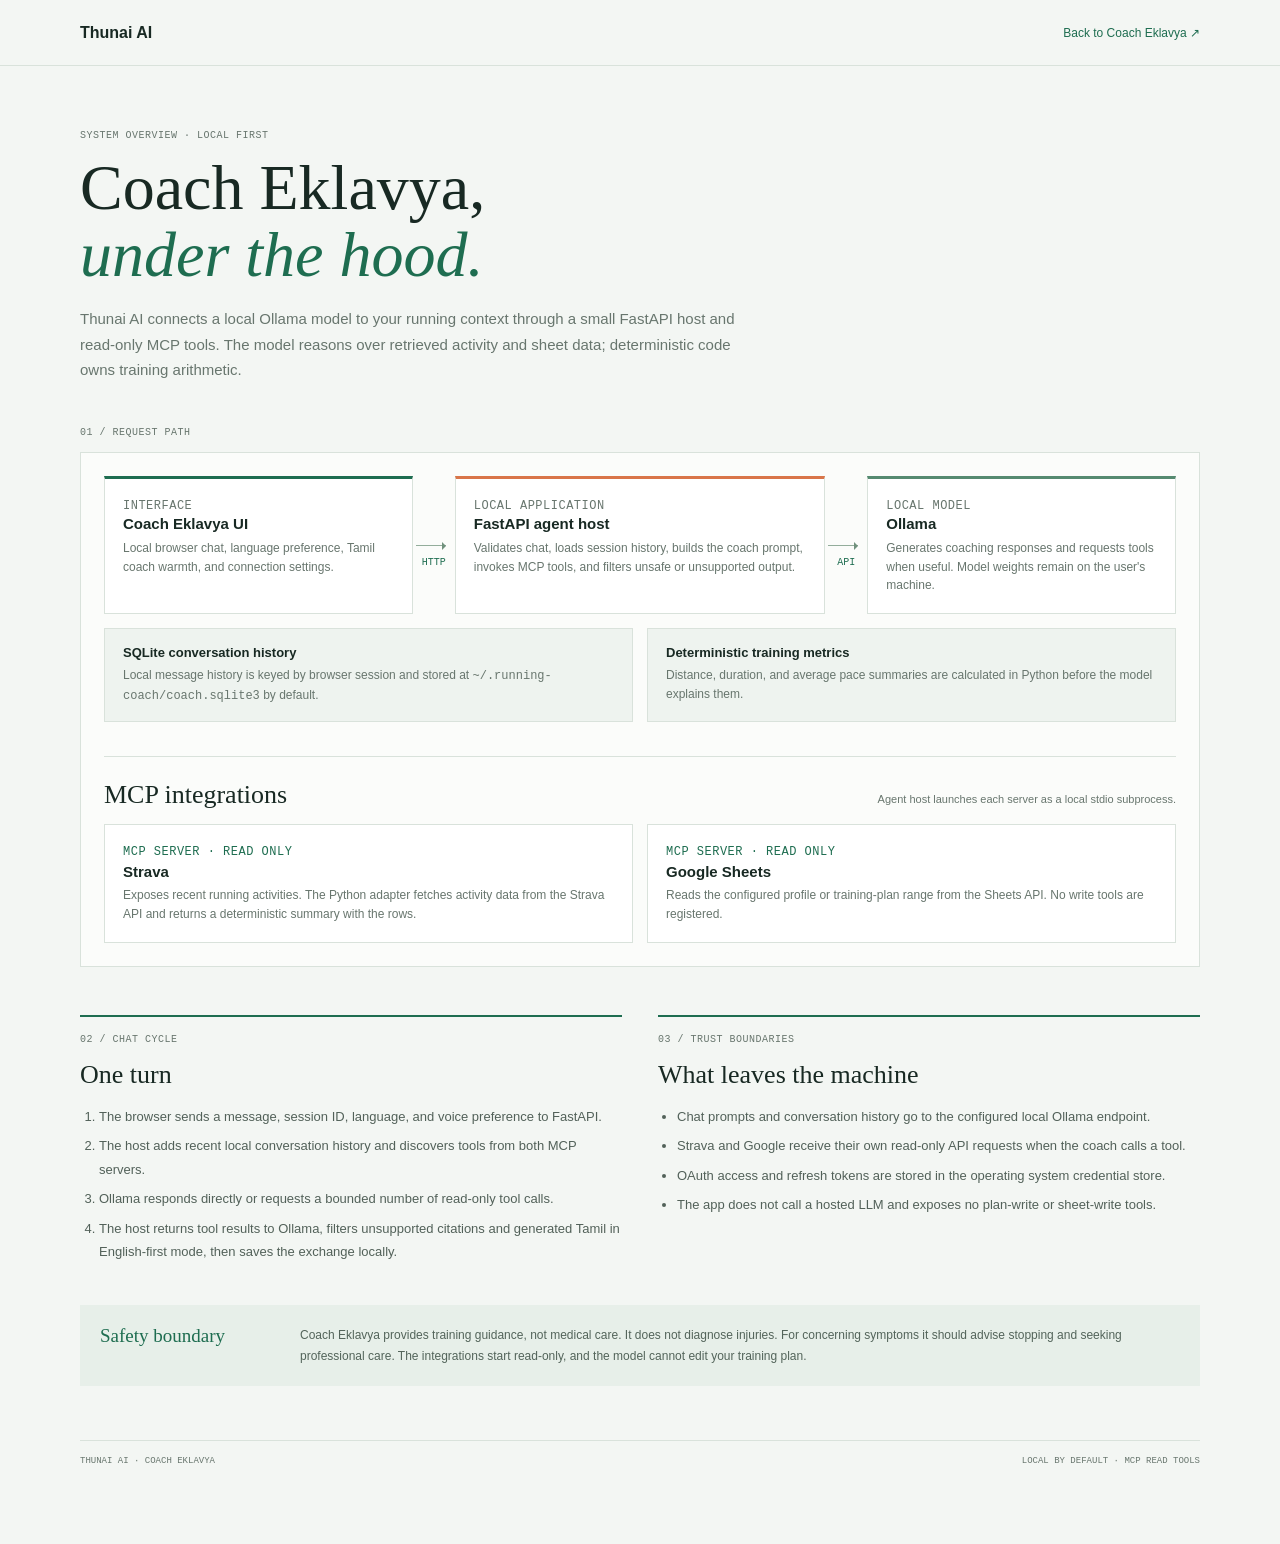
==== docs/architecture.html @ 473d85ee "Build Thunai AI running coach" ====
<!doctype html>
<html lang="en">
  <head>
    <meta charset="UTF-8" />
    <meta name="viewport" content="width=device-width, initial-scale=1" />
    <meta name="theme-color" content="#f3f6f3" />
    <title>Architecture · Thunai AI</title>
    <style>
      :root {
        color-scheme: light;
        --paper: #f3f6f3;
        --panel: #fbfcfa;
        --ink: #182923;
        --muted: #68766e;
        --line: #d9e2db;
        --green: #1e6d50;
        --green-pale: #e4efe7;
        --orange: #d97549;
        --mono: "SF Mono", Menlo, monospace;
        --sans: "Avenir Next", Avenir, sans-serif;
        --serif: "Iowan Old Style", Palatino, Georgia, serif;
      }
      * { box-sizing: border-box; }
      body { margin: 0; color: var(--ink); background: var(--paper); font-family: var(--sans); }
      a { color: var(--green); }
      .topbar { height: 66px; display: flex; align-items: center; justify-content: space-between; padding: 0 max(24px, calc((100vw - 1120px) / 2)); border-bottom: 1px solid var(--line); }
      .brand { color: var(--ink); font-weight: 700; text-decoration: none; }
      .back-link { font-size: 12px; text-decoration: none; }
      main { width: min(1120px, calc(100% - 48px)); margin: 64px auto 80px; }
      .eyebrow, .node-type, .section-kicker { color: var(--muted); font: 10px var(--mono); letter-spacing: .5px; }
      .eyebrow { margin: 0 0 14px; }
      h1 { max-width: 720px; margin: 0; font: 500 clamp(38px, 6vw, 64px)/1.04 var(--serif); letter-spacing: 0; }
      h1 em { color: var(--green); font-weight: 500; }
      .intro { max-width: 660px; margin: 18px 0 44px; color: var(--muted); font-size: 15px; line-height: 1.7; }
      .section-kicker { margin: 0 0 14px; }
      .diagram { padding: 23px; border: 1px solid var(--line); background: var(--panel); }
      .flow { display: grid; grid-template-columns: minmax(0, 1fr) 42px minmax(0, 1.2fr) 42px minmax(0, 1fr); align-items: stretch; }
      .node { min-width: 0; padding: 18px; border: 1px solid var(--line); background: #fff; }
      .node.browser { border-top: 3px solid var(--green); }
      .node.agent { border-top: 3px solid var(--orange); }
      .node.model { border-top: 3px solid #558a70; }
      .node-type { margin: 0 0 9px; }
      .node h3 { margin: 0 0 7px; font-size: 15px; }
      .node p { margin: 0; color: var(--muted); font-size: 12px; line-height: 1.55; }
      .connector { position: relative; display: grid; align-items: center; justify-items: center; color: var(--green); font: 10px var(--mono); }
      .connector::before { content: ""; position: absolute; left: 3px; right: 9px; top: 50%; border-top: 1px solid #93ad9b; }
      .connector::after { content: ""; position: absolute; right: 5px; top: calc(50% - 3px); border: 4px solid transparent; border-left-color: #71917d; }
      .connector span { z-index: 1; margin-top: 35px; padding: 3px; background: var(--panel); }
      .data-row { display: grid; grid-template-columns: 1fr 1fr; gap: 14px; margin-top: 14px; }
      .data-node { padding: 16px 18px; border: 1px solid var(--line); background: #eef3ef; }
      .data-node h3 { margin: 0 0 6px; font-size: 13px; }
      .data-node p { margin: 0; color: var(--muted); font-size: 12px; line-height: 1.55; }
      .mcp-zone { margin-top: 34px; padding-top: 22px; border-top: 1px solid var(--line); }
      .mcp-head { display: flex; align-items: baseline; justify-content: space-between; gap: 16px; margin-bottom: 14px; }
      .mcp-head h2, .content-section h2 { margin: 0; font: 500 26px/1.2 var(--serif); letter-spacing: 0; }
      .mcp-head p { margin: 0; color: var(--muted); font-size: 11px; }
      .mcp-grid { display: grid; grid-template-columns: repeat(2, minmax(0, 1fr)); gap: 14px; }
      .mcp-card { padding: 18px; border: 1px solid var(--line); background: #fff; }
      .mcp-card .node-type { color: var(--green); }
      .mcp-card h3 { margin: 0 0 6px; font-size: 15px; }
      .mcp-card p { margin: 0; color: var(--muted); font-size: 12px; line-height: 1.6; }
      .mcp-card strong { color: var(--ink); }
      .content-grid { display: grid; grid-template-columns: 1fr 1fr; gap: 36px; margin-top: 48px; }
      .content-section { padding-top: 17px; border-top: 2px solid var(--green); }
      .content-section h2 { margin-bottom: 15px; }
      .content-section ol, .content-section ul { margin: 0; padding-left: 19px; color: #526159; font-size: 13px; line-height: 1.8; }
      .content-section li + li { margin-top: 6px; }
      .privacy-band { display: grid; grid-template-columns: 180px 1fr; gap: 20px; margin-top: 42px; padding: 20px; background: #e7efe9; }
      .privacy-band h2 { margin: 0; color: var(--green); font: 500 19px var(--serif); }
      .privacy-band p { margin: 0; color: #53645a; font-size: 12px; line-height: 1.7; }
      footer { display: flex; justify-content: space-between; gap: 16px; margin-top: 54px; padding-top: 15px; border-top: 1px solid var(--line); color: var(--muted); font: 9px var(--mono); }
      @media (max-width: 760px) {
        .topbar { height: 58px; padding: 0 18px; }
        main { width: calc(100% - 34px); margin: 38px auto 54px; }
        .intro { margin-bottom: 30px; }
        .diagram { padding: 13px; }
        .flow { grid-template-columns: 1fr; gap: 0; }
        .connector { min-height: 38px; }
        .connector::before { top: 0; bottom: 9px; left: 50%; right: auto; border-top: 0; border-left: 1px solid #93ad9b; }
        .connector::after { right: auto; top: auto; bottom: 4px; left: calc(50% - 3px); border: 4px solid transparent; border-top-color: #71917d; }
        .connector span { margin: 0 0 0 95px; padding: 3px 6px; }
        .data-row, .mcp-grid, .content-grid { grid-template-columns: 1fr; }
        .mcp-head { display: block; }.mcp-head p { margin-top: 7px; }
        .privacy-band { grid-template-columns: 1fr; gap: 8px; }
        footer { flex-direction: column; }
      }
    </style>
  </head>
  <body>
    <header class="topbar">
      <a class="brand" href="/">Thunai AI</a>
      <a class="back-link" href="/">Back to Coach Eklavya ↗</a>
    </header>
    <main>
      <p class="eyebrow">SYSTEM OVERVIEW · LOCAL FIRST</p>
      <h1>Coach Eklavya,<br /><em>under the hood.</em></h1>
      <p class="intro">Thunai AI connects a local Ollama model to your running context through a small FastAPI host and read-only MCP tools. The model reasons over retrieved activity and sheet data; deterministic code owns training arithmetic.</p>

      <section aria-labelledby="runtime-title">
        <p class="section-kicker" id="runtime-title">01 / REQUEST PATH</p>
        <div class="diagram">
          <div class="flow">
            <article class="node browser">
              <p class="node-type">INTERFACE</p>
              <h3>Coach Eklavya UI</h3>
              <p>Local browser chat, language preference, Tamil coach warmth, and connection settings.</p>
            </article>
            <div class="connector" aria-label="HTTP request"><span>HTTP</span></div>
            <article class="node agent">
              <p class="node-type">LOCAL APPLICATION</p>
              <h3>FastAPI agent host</h3>
              <p>Validates chat, loads session history, builds the coach prompt, invokes MCP tools, and filters unsafe or unsupported output.</p>
            </article>
            <div class="connector" aria-label="Local Ollama API"><span>API</span></div>
            <article class="node model">
              <p class="node-type">LOCAL MODEL</p>
              <h3>Ollama</h3>
              <p>Generates coaching responses and requests tools when useful. Model weights remain on the user's machine.</p>
            </article>
          </div>
          <div class="data-row">
            <article class="data-node">
              <h3>SQLite conversation history</h3>
              <p>Local message history is keyed by browser session and stored at <code>~/.running-coach/coach.sqlite3</code> by default.</p>
            </article>
            <article class="data-node">
              <h3>Deterministic training metrics</h3>
              <p>Distance, duration, and average pace summaries are calculated in Python before the model explains them.</p>
            </article>
          </div>

          <div class="mcp-zone">
            <div class="mcp-head">
              <h2>MCP integrations</h2>
              <p>Agent host launches each server as a local stdio subprocess.</p>
            </div>
            <div class="mcp-grid">
              <article class="mcp-card">
                <p class="node-type">MCP SERVER · READ ONLY</p>
                <h3>Strava</h3>
                <p>Exposes recent running activities. The Python adapter fetches activity data from the Strava API and returns a deterministic summary with the rows.</p>
              </article>
              <article class="mcp-card">
                <p class="node-type">MCP SERVER · READ ONLY</p>
                <h3>Google Sheets</h3>
                <p>Reads the configured profile or training-plan range from the Sheets API. No write tools are registered.</p>
              </article>
            </div>
          </div>
        </div>
      </section>

      <div class="content-grid">
        <section class="content-section">
          <p class="section-kicker">02 / CHAT CYCLE</p>
          <h2>One turn</h2>
          <ol>
            <li>The browser sends a message, session ID, language, and voice preference to FastAPI.</li>
            <li>The host adds recent local conversation history and discovers tools from both MCP servers.</li>
            <li>Ollama responds directly or requests a bounded number of read-only tool calls.</li>
            <li>The host returns tool results to Ollama, filters unsupported citations and generated Tamil in English-first mode, then saves the exchange locally.</li>
          </ol>
        </section>
        <section class="content-section">
          <p class="section-kicker">03 / TRUST BOUNDARIES</p>
          <h2>What leaves the machine</h2>
          <ul>
            <li>Chat prompts and conversation history go to the configured local Ollama endpoint.</li>
            <li>Strava and Google receive their own read-only API requests when the coach calls a tool.</li>
            <li>OAuth access and refresh tokens are stored in the operating system credential store.</li>
            <li>The app does not call a hosted LLM and exposes no plan-write or sheet-write tools.</li>
          </ul>
        </section>
      </div>

      <aside class="privacy-band">
        <h2>Safety boundary</h2>
        <p>Coach Eklavya provides training guidance, not medical care. It does not diagnose injuries. For concerning symptoms it should advise stopping and seeking professional care. The integrations start read-only, and the model cannot edit your training plan.</p>
      </aside>

      <footer><span>THUNAI AI · COACH EKLAVYA</span><span>LOCAL BY DEFAULT · MCP READ TOOLS</span></footer>
    </main>
  </body>
</html>
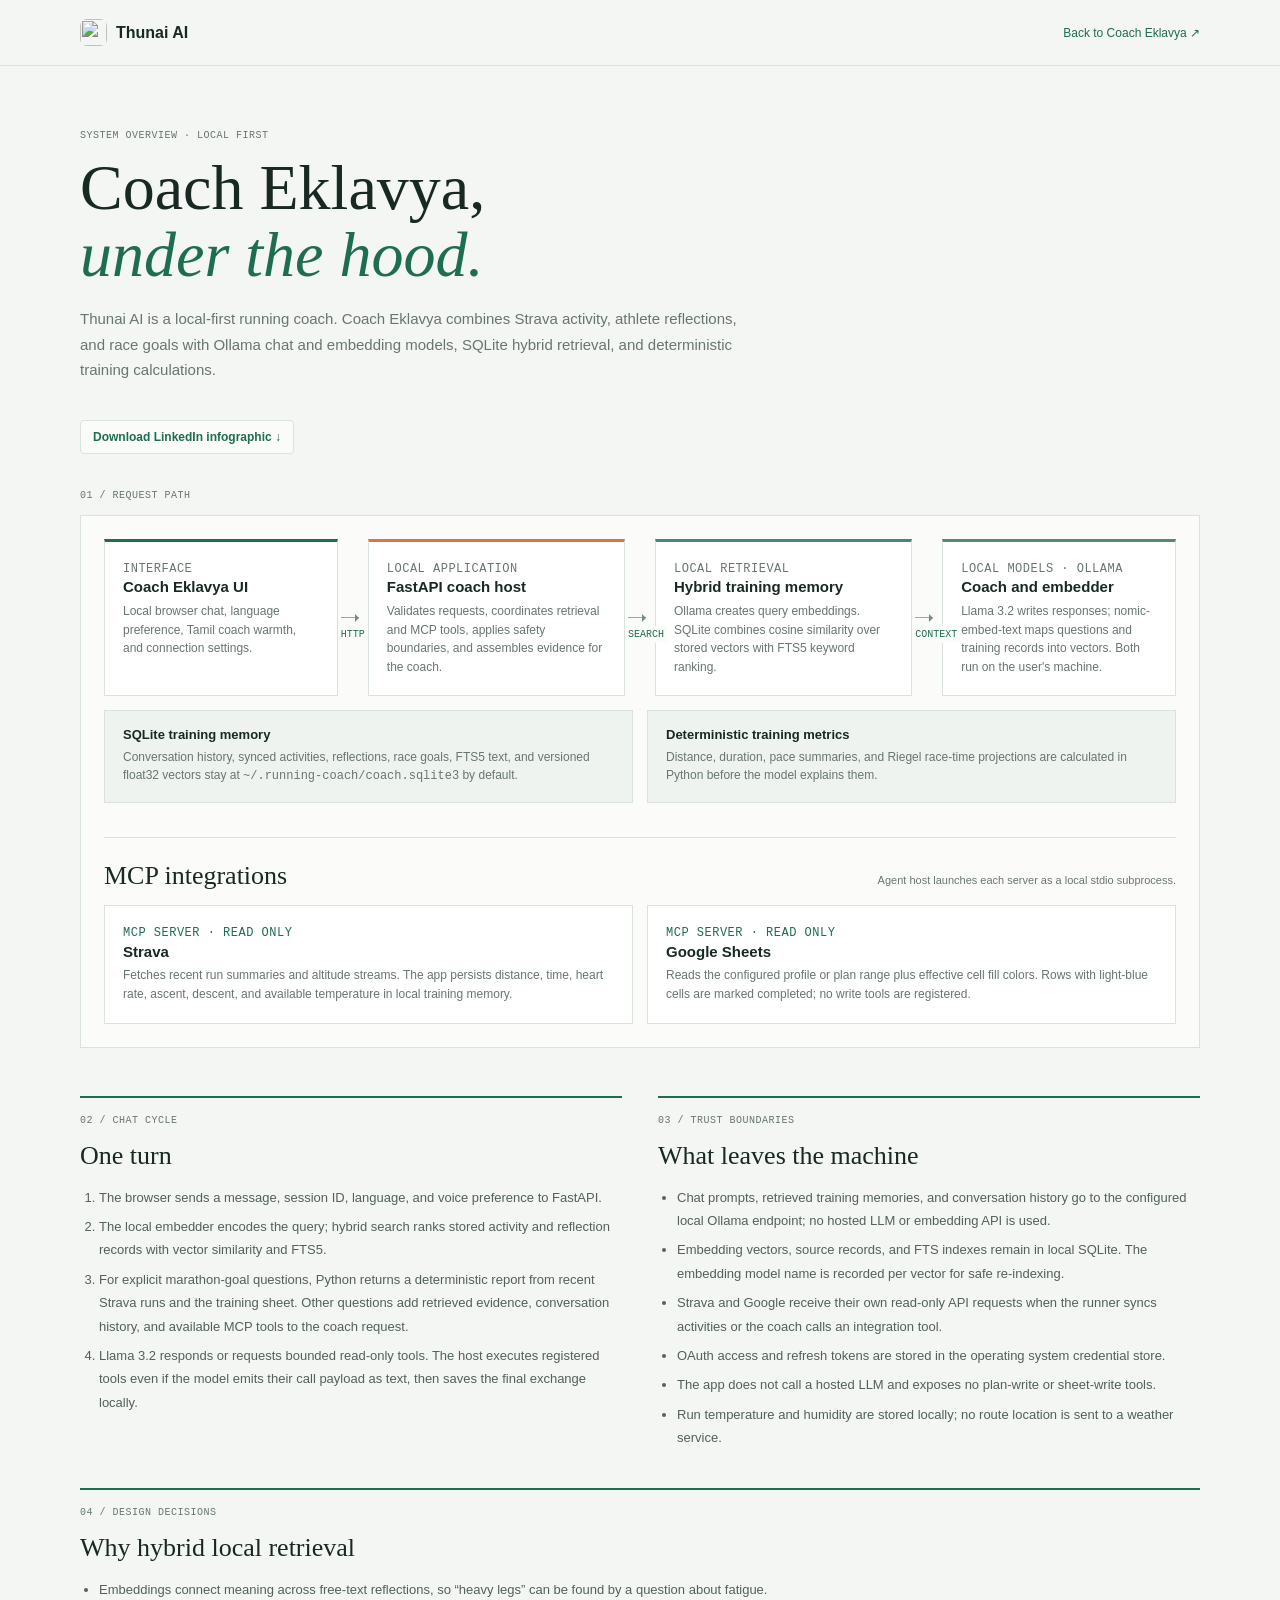
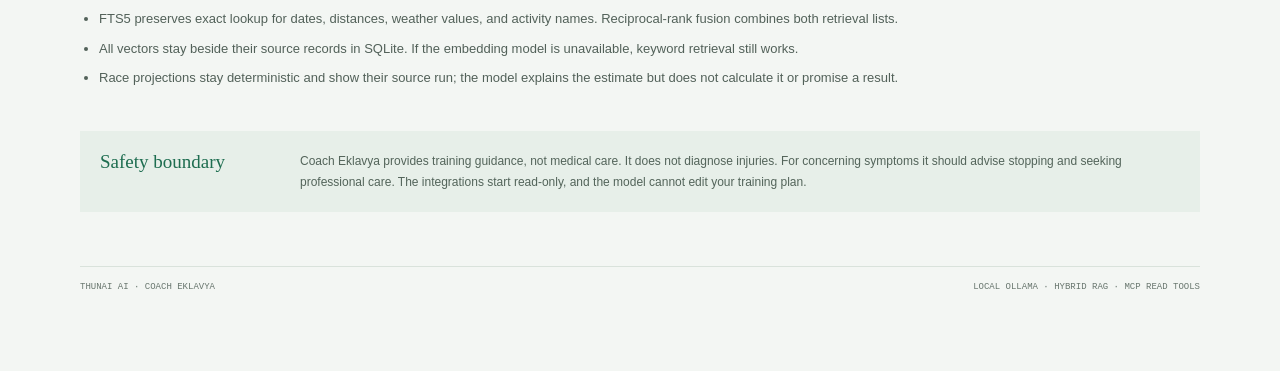
==== commit d882b63d: "Add local RAG, training analysis, and brand assets" ====
--- a/docs/architecture.html
+++ b/docs/architecture.html
@@ -4,6 +4,14 @@
     <meta charset="UTF-8" />
     <meta name="viewport" content="width=device-width, initial-scale=1" />
     <meta name="theme-color" content="#f3f6f3" />
+    <meta name="description" content="Architecture of Thunai AI Coach Eklavya: a local Ollama running coach with Strava, Google Sheets, hybrid RAG, deterministic training metrics, and race projections." />
+    <meta property="og:type" content="website" />
+    <meta property="og:title" content="Thunai AI · Coach Eklavya Architecture" />
+    <meta property="og:description" content="A local-first running coach architecture: Ollama embeddings, SQLite hybrid retrieval, read-only MCP integrations, and deterministic race-goal projections." />
+    <meta property="og:image" content="/architecture/linkedin.png" />
+    <meta property="og:image:width" content="1200" />
+    <meta property="og:image:height" content="1500" />
+    <link rel="icon" type="image/png" href="/static/thunai-ai-icon.png" />
     <title>Architecture · Thunai AI</title>
     <style>
       :root {
@@ -24,7 +32,8 @@
       body { margin: 0; color: var(--ink); background: var(--paper); font-family: var(--sans); }
       a { color: var(--green); }
       .topbar { height: 66px; display: flex; align-items: center; justify-content: space-between; padding: 0 max(24px, calc((100vw - 1120px) / 2)); border-bottom: 1px solid var(--line); }
-      .brand { color: var(--ink); font-weight: 700; text-decoration: none; }
+      .brand { display: inline-flex; align-items: center; gap: 9px; color: var(--ink); font-weight: 700; text-decoration: none; }
+      .brand img { width: 27px; height: 27px; border-radius: 7px; }
       .back-link { font-size: 12px; text-decoration: none; }
       main { width: min(1120px, calc(100% - 48px)); margin: 64px auto 80px; }
       .eyebrow, .node-type, .section-kicker { color: var(--muted); font: 10px var(--mono); letter-spacing: .5px; }
@@ -32,13 +41,16 @@
       h1 { max-width: 720px; margin: 0; font: 500 clamp(38px, 6vw, 64px)/1.04 var(--serif); letter-spacing: 0; }
       h1 em { color: var(--green); font-weight: 500; }
       .intro { max-width: 660px; margin: 18px 0 44px; color: var(--muted); font-size: 15px; line-height: 1.7; }
+      .download-link { display: inline-flex; margin: -25px 0 36px; padding: 9px 12px; border: 1px solid var(--line); border-radius: 4px; color: var(--green); background: var(--panel); font-size: 12px; font-weight: 600; text-decoration: none; }
+      .download-link:hover { background: var(--green-pale); }
       .section-kicker { margin: 0 0 14px; }
       .diagram { padding: 23px; border: 1px solid var(--line); background: var(--panel); }
-      .flow { display: grid; grid-template-columns: minmax(0, 1fr) 42px minmax(0, 1.2fr) 42px minmax(0, 1fr); align-items: stretch; }
+      .flow { display: grid; grid-template-columns: minmax(0, 1fr) 30px minmax(0, 1.1fr) 30px minmax(0, 1.1fr) 30px minmax(0, 1fr); align-items: stretch; }
       .node { min-width: 0; padding: 18px; border: 1px solid var(--line); background: #fff; }
       .node.browser { border-top: 3px solid var(--green); }
       .node.agent { border-top: 3px solid var(--orange); }
       .node.model { border-top: 3px solid #558a70; }
+      .node.memory { border-top: 3px solid #4b8188; }
       .node-type { margin: 0 0 9px; }
       .node h3 { margin: 0 0 7px; font-size: 15px; }
       .node p { margin: 0; color: var(--muted); font-size: 12px; line-height: 1.55; }
@@ -62,6 +74,7 @@
       .mcp-card strong { color: var(--ink); }
       .content-grid { display: grid; grid-template-columns: 1fr 1fr; gap: 36px; margin-top: 48px; }
       .content-section { padding-top: 17px; border-top: 2px solid var(--green); }
+      .decision-section { margin-top: 38px; }
       .content-section h2 { margin-bottom: 15px; }
       .content-section ol, .content-section ul { margin: 0; padding-left: 19px; color: #526159; font-size: 13px; line-height: 1.8; }
       .content-section li + li { margin-top: 6px; }
@@ -88,13 +101,14 @@
   </head>
   <body>
     <header class="topbar">
-      <a class="brand" href="/">Thunai AI</a>
+      <a class="brand" href="/"><img src="/static/thunai-ai-icon.png" alt="" />Thunai AI</a>
       <a class="back-link" href="/">Back to Coach Eklavya ↗</a>
     </header>
     <main>
       <p class="eyebrow">SYSTEM OVERVIEW · LOCAL FIRST</p>
       <h1>Coach Eklavya,<br /><em>under the hood.</em></h1>
-      <p class="intro">Thunai AI connects a local Ollama model to your running context through a small FastAPI host and read-only MCP tools. The model reasons over retrieved activity and sheet data; deterministic code owns training arithmetic.</p>
+      <p class="intro">Thunai AI is a local-first running coach. Coach Eklavya combines Strava activity, athlete reflections, and race goals with Ollama chat and embedding models, SQLite hybrid retrieval, and deterministic training calculations.</p>
+      <a class="download-link" href="/architecture/linkedin.png" download>Download LinkedIn infographic ↓</a>
 
       <section aria-labelledby="runtime-title">
         <p class="section-kicker" id="runtime-title">01 / REQUEST PATH</p>
@@ -108,24 +122,30 @@
             <div class="connector" aria-label="HTTP request"><span>HTTP</span></div>
             <article class="node agent">
               <p class="node-type">LOCAL APPLICATION</p>
-              <h3>FastAPI agent host</h3>
-              <p>Validates chat, loads session history, builds the coach prompt, invokes MCP tools, and filters unsafe or unsupported output.</p>
-            </article>
-            <div class="connector" aria-label="Local Ollama API"><span>API</span></div>
+              <h3>FastAPI coach host</h3>
+              <p>Validates requests, coordinates retrieval and MCP tools, applies safety boundaries, and assembles evidence for the coach.</p>
+            </article>
+            <div class="connector" aria-label="Embedding and retrieval"><span>SEARCH</span></div>
+            <article class="node memory">
+              <p class="node-type">LOCAL RETRIEVAL</p>
+              <h3>Hybrid training memory</h3>
+              <p>Ollama creates query embeddings. SQLite combines cosine similarity over stored vectors with FTS5 keyword ranking.</p>
+            </article>
+            <div class="connector" aria-label="Retrieved context"><span>CONTEXT</span></div>
             <article class="node model">
-              <p class="node-type">LOCAL MODEL</p>
-              <h3>Ollama</h3>
-              <p>Generates coaching responses and requests tools when useful. Model weights remain on the user's machine.</p>
+              <p class="node-type">LOCAL MODELS · OLLAMA</p>
+              <h3>Coach and embedder</h3>
+              <p>Llama 3.2 writes responses; nomic-embed-text maps questions and training records into vectors. Both run on the user's machine.</p>
             </article>
           </div>
           <div class="data-row">
             <article class="data-node">
-              <h3>SQLite conversation history</h3>
-              <p>Local message history is keyed by browser session and stored at <code>~/.running-coach/coach.sqlite3</code> by default.</p>
+              <h3>SQLite training memory</h3>
+              <p>Conversation history, synced activities, reflections, race goals, FTS5 text, and versioned float32 vectors stay at <code>~/.running-coach/coach.sqlite3</code> by default.</p>
             </article>
             <article class="data-node">
               <h3>Deterministic training metrics</h3>
-              <p>Distance, duration, and average pace summaries are calculated in Python before the model explains them.</p>
+              <p>Distance, duration, pace summaries, and Riegel race-time projections are calculated in Python before the model explains them.</p>
             </article>
           </div>
 
@@ -138,12 +158,12 @@
               <article class="mcp-card">
                 <p class="node-type">MCP SERVER · READ ONLY</p>
                 <h3>Strava</h3>
-                <p>Exposes recent running activities. The Python adapter fetches activity data from the Strava API and returns a deterministic summary with the rows.</p>
+                <p>Fetches recent run summaries and altitude streams. The app persists distance, time, heart rate, ascent, descent, and available temperature in local training memory.</p>
               </article>
               <article class="mcp-card">
                 <p class="node-type">MCP SERVER · READ ONLY</p>
                 <h3>Google Sheets</h3>
-                <p>Reads the configured profile or training-plan range from the Sheets API. No write tools are registered.</p>
+                <p>Reads the configured profile or plan range plus effective cell fill colors. Rows with light-blue cells are marked completed; no write tools are registered.</p>
               </article>
             </div>
           </div>
@@ -156,29 +176,42 @@
           <h2>One turn</h2>
           <ol>
             <li>The browser sends a message, session ID, language, and voice preference to FastAPI.</li>
-            <li>The host adds recent local conversation history and discovers tools from both MCP servers.</li>
-            <li>Ollama responds directly or requests a bounded number of read-only tool calls.</li>
-            <li>The host returns tool results to Ollama, filters unsupported citations and generated Tamil in English-first mode, then saves the exchange locally.</li>
+            <li>The local embedder encodes the query; hybrid search ranks stored activity and reflection records with vector similarity and FTS5.</li>
+            <li>For explicit marathon-goal questions, Python returns a deterministic report from recent Strava runs and the training sheet. Other questions add retrieved evidence, conversation history, and available MCP tools to the coach request.</li>
+            <li>Llama 3.2 responds or requests bounded read-only tools. The host executes registered tools even if the model emits their call payload as text, then saves the final exchange locally.</li>
           </ol>
         </section>
         <section class="content-section">
           <p class="section-kicker">03 / TRUST BOUNDARIES</p>
           <h2>What leaves the machine</h2>
           <ul>
-            <li>Chat prompts and conversation history go to the configured local Ollama endpoint.</li>
-            <li>Strava and Google receive their own read-only API requests when the coach calls a tool.</li>
+            <li>Chat prompts, retrieved training memories, and conversation history go to the configured local Ollama endpoint; no hosted LLM or embedding API is used.</li>
+            <li>Embedding vectors, source records, and FTS indexes remain in local SQLite. The embedding model name is recorded per vector for safe re-indexing.</li>
+            <li>Strava and Google receive their own read-only API requests when the runner syncs activities or the coach calls an integration tool.</li>
             <li>OAuth access and refresh tokens are stored in the operating system credential store.</li>
             <li>The app does not call a hosted LLM and exposes no plan-write or sheet-write tools.</li>
+            <li>Run temperature and humidity are stored locally; no route location is sent to a weather service.</li>
           </ul>
         </section>
       </div>
+
+      <section class="content-section decision-section">
+        <p class="section-kicker">04 / DESIGN DECISIONS</p>
+        <h2>Why hybrid local retrieval</h2>
+        <ul>
+          <li>Embeddings connect meaning across free-text reflections, so “heavy legs” can be found by a question about fatigue.</li>
+          <li>FTS5 preserves exact lookup for dates, distances, weather values, and activity names. Reciprocal-rank fusion combines both retrieval lists.</li>
+          <li>All vectors stay beside their source records in SQLite. If the embedding model is unavailable, keyword retrieval still works.</li>
+          <li>Race projections stay deterministic and show their source run; the model explains the estimate but does not calculate it or promise a result.</li>
+        </ul>
+      </section>
 
       <aside class="privacy-band">
         <h2>Safety boundary</h2>
         <p>Coach Eklavya provides training guidance, not medical care. It does not diagnose injuries. For concerning symptoms it should advise stopping and seeking professional care. The integrations start read-only, and the model cannot edit your training plan.</p>
       </aside>
 
-      <footer><span>THUNAI AI · COACH EKLAVYA</span><span>LOCAL BY DEFAULT · MCP READ TOOLS</span></footer>
+      <footer><span>THUNAI AI · COACH EKLAVYA</span><span>LOCAL OLLAMA · HYBRID RAG · MCP READ TOOLS</span></footer>
     </main>
   </body>
 </html>
